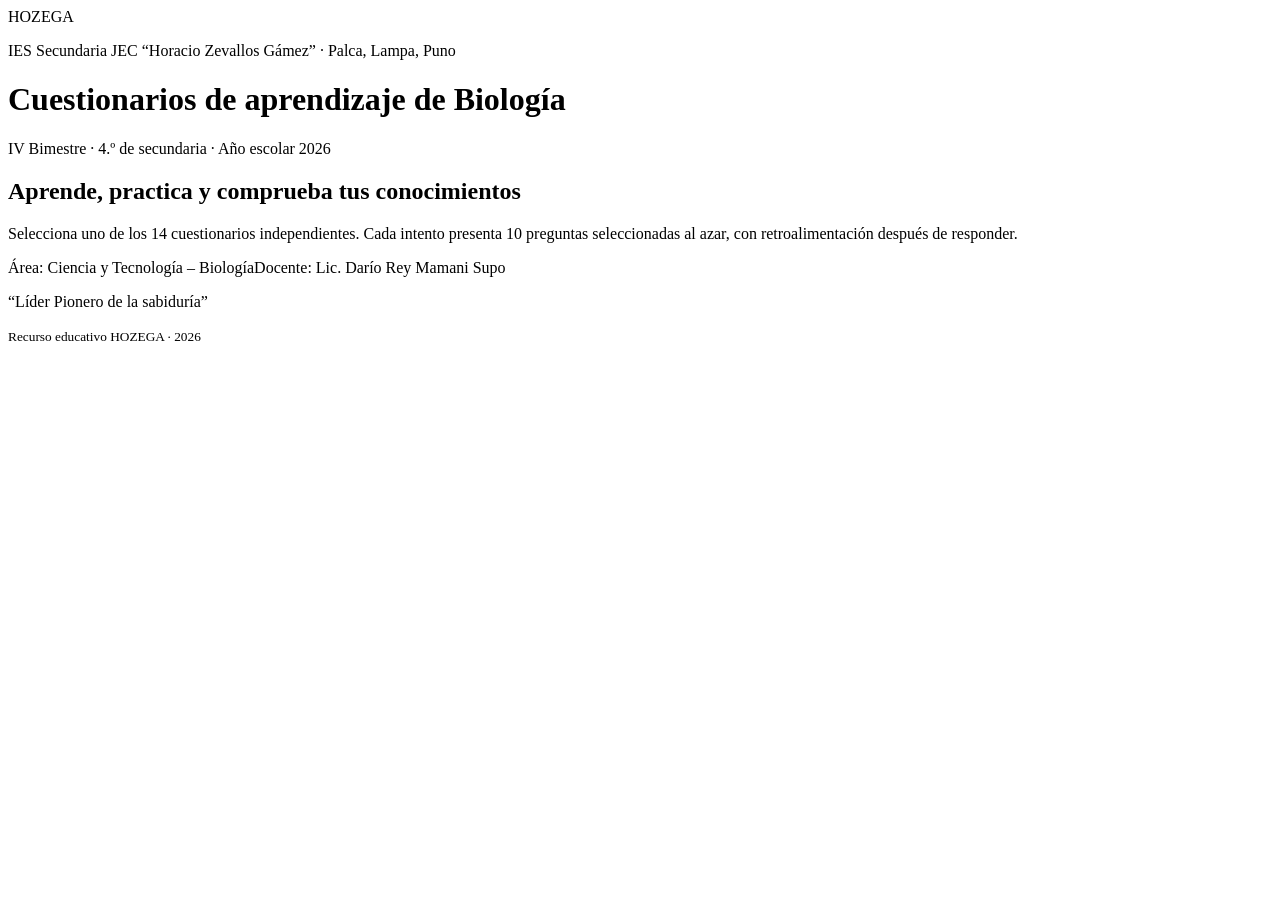
==== index.html @ deac3b56 "Add HOZEGA Biology quiz site foundation" ====
<!doctype html>
<html lang="es"><head><meta charset="utf-8"><meta name="viewport" content="width=device-width,initial-scale=1"><meta name="theme-color" content="#7f1d1d"><title>Cuestionarios de Biología | HOZEGA 2026</title><link rel="stylesheet" href="styles.css"></head>
<body><header class="hero"><div class="seal">HOZEGA</div><div><p class="eyebrow">IES Secundaria JEC “Horacio Zevallos Gámez” · Palca, Lampa, Puno</p><h1>Cuestionarios de aprendizaje de Biología</h1><p>IV Bimestre · 4.º de secundaria · Año escolar 2026</p></div></header>
<main id="app"><section class="intro"><h2>Aprende, practica y comprueba tus conocimientos</h2><p>Selecciona uno de los 14 cuestionarios independientes. Cada intento presenta 10 preguntas seleccionadas al azar, con retroalimentación después de responder.</p><div class="metadata"><span>Área: Ciencia y Tecnología – Biología</span><span>Docente: Lic. Darío Rey Mamani Supo</span></div></section><section id="quiz-list" class="topic-grid" aria-label="Lista de cuestionarios"></section><footer><p>“Líder Pionero de la sabiduría”</p><small>Recurso educativo HOZEGA · 2026</small></footer></main><script src="app.js"></script></body></html>
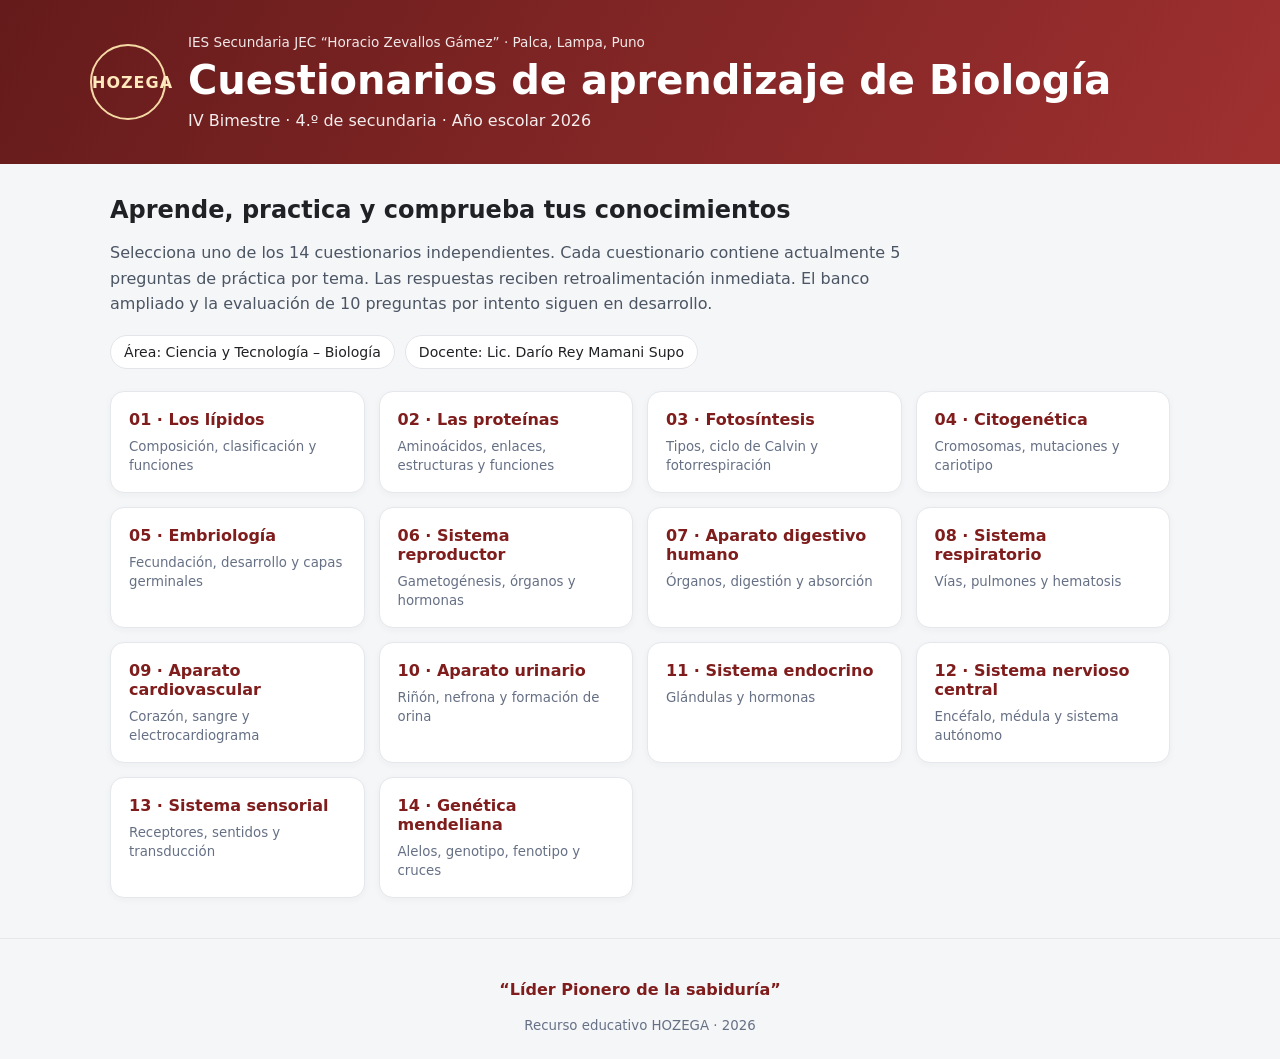
==== commit 5c197a6e: "Clarify current quiz bank size on homepage" ====
--- a/index.html
+++ b/index.html
@@ -1,4 +1,4 @@
 <!doctype html>
 <html lang="es"><head><meta charset="utf-8"><meta name="viewport" content="width=device-width,initial-scale=1"><meta name="theme-color" content="#7f1d1d"><title>Cuestionarios de Biología | HOZEGA 2026</title><link rel="stylesheet" href="styles.css"></head>
 <body><header class="hero"><div class="seal">HOZEGA</div><div><p class="eyebrow">IES Secundaria JEC “Horacio Zevallos Gámez” · Palca, Lampa, Puno</p><h1>Cuestionarios de aprendizaje de Biología</h1><p>IV Bimestre · 4.º de secundaria · Año escolar 2026</p></div></header>
-<main id="app"><section class="intro"><h2>Aprende, practica y comprueba tus conocimientos</h2><p>Selecciona uno de los 14 cuestionarios independientes. Cada intento presenta 10 preguntas seleccionadas al azar, con retroalimentación después de responder.</p><div class="metadata"><span>Área: Ciencia y Tecnología – Biología</span><span>Docente: Lic. Darío Rey Mamani Supo</span></div></section><section id="quiz-list" class="topic-grid" aria-label="Lista de cuestionarios"></section><footer><p>“Líder Pionero de la sabiduría”</p><small>Recurso educativo HOZEGA · 2026</small></footer></main><script src="app.js"></script></body></html>+<main id="app"><section class="intro"><h2>Aprende, practica y comprueba tus conocimientos</h2><p>Selecciona uno de los 14 cuestionarios independientes. Cada cuestionario contiene actualmente 5 preguntas de práctica por tema. Las respuestas reciben retroalimentación inmediata. El banco ampliado y la evaluación de 10 preguntas por intento siguen en desarrollo.</p><div class="metadata"><span>Área: Ciencia y Tecnología – Biología</span><span>Docente: Lic. Darío Rey Mamani Supo</span></div></section><section id="quiz-list" class="topic-grid" aria-label="Lista de cuestionarios"></section><footer><p>“Líder Pionero de la sabiduría”</p><small>Recurso educativo HOZEGA · 2026</small></footer></main><script src="app.js"></script></body></html>
--- a/styles.css
+++ b/styles.css
@@ -0,0 +1 @@
+:root{font-family:system-ui,-apple-system,Segoe UI,Roboto,sans-serif;color:#202124;background:#f5f6f8;font-synthesis:none}*{box-sizing:border-box}body{margin:0}.hero{display:flex;gap:22px;align-items:center;padding:34px max(22px,calc((100% - 1100px)/2));background:linear-gradient(120deg,#651b1b,#9f3030);color:#fff}.seal{width:76px;height:76px;flex:none;border:2px solid #f5d9a5;border-radius:50%;display:grid;place-items:center;font-weight:900;letter-spacing:1px;color:#ffe9bd}.eyebrow{font-size:.85rem;opacity:.9;margin:0 0 8px}.hero h1{font-size:clamp(1.6rem,4vw,2.5rem);line-height:1.1;margin:0 0 9px}.hero p:last-child{margin:0;opacity:.92}.intro{max-width:1100px;margin:32px auto 22px;padding:0 20px}.intro h2{margin-bottom:8px}.intro p{color:#4b5563;max-width:800px;line-height:1.6}.metadata{display:flex;gap:10px;flex-wrap:wrap;margin-top:18px}.metadata span{background:#fff;border:1px solid #e2e5e9;border-radius:30px;padding:8px 13px;font-size:.88rem}.topic-grid{max-width:1100px;margin:0 auto;padding:0 20px 40px;display:grid;grid-template-columns:repeat(auto-fit,minmax(245px,1fr));gap:14px}.topic{background:#fff;border:1px solid #e4e7eb;border-radius:14px;padding:18px;text-decoration:none;color:inherit;box-shadow:0 2px 7px #1f29370a;transition:.15s}.topic:hover{transform:translateY(-2px);border-color:#b65b5b;box-shadow:0 7px 18px #1f293710}.topic b{display:block;color:#7f1d1d;margin-bottom:7px}.topic small{color:#667085}.quiz-wrap{max-width:820px;margin:30px auto;padding:0 18px 40px}.panel{background:white;border:1px solid #e2e5e9;border-radius:16px;padding:clamp(18px,4vw,30px);box-shadow:0 4px 20px #1118270b}.back{color:#8b2424;text-decoration:none;font-weight:650}.student{display:grid;grid-template-columns:2fr 1fr 1fr;gap:10px;margin:18px 0}.student label{font-size:.85rem;color:#475467}.student input{display:block;width:100%;padding:11px;border:1px solid #cfd4dc;border-radius:8px;margin-top:5px;font:inherit}.progress{height:8px;background:#eceff2;border-radius:8px;overflow:hidden;margin:18px 0}.progress span{display:block;height:100%;background:#9f3030;width:0}.muted{color:#667085;font-size:.92rem}.question{font-size:1.22rem;line-height:1.45;margin:20px 0}.answers{display:grid;gap:10px}.answer{display:flex;gap:10px;align-items:flex-start;padding:13px;border:1px solid #d9dee5;border-radius:10px;cursor:pointer}.answer:has(input:checked){border-color:#9f3030;background:#fff7f7}.answer input{margin-top:4px;accent-color:#8b2424}.btn{border:0;border-radius:9px;background:#8b2424;color:white;font:inherit;font-weight:650;padding:12px 18px;cursor:pointer;margin-top:18px}.btn:disabled{opacity:.45;cursor:not-allowed}.feedback{margin-top:18px;padding:15px;border-radius:10px;background:#f4f6f8;line-height:1.55}.good{border-left:4px solid #16834b}.bad{border-left:4px solid #b54708}.result{text-align:center}.score{font-size:2.6rem;font-weight:800;color:#7f1d1d}footer{text-align:center;color:#667085;padding:25px;border-top:1px solid #e5e7eb}footer p{font-weight:700;color:#7f1d1d}@media(max-width:620px){.hero{align-items:flex-start;padding:24px 18px}.seal{width:58px;height:58px;font-size:.85rem}.student{grid-template-columns:1fr}.topic-grid{grid-template-columns:1fr}}@media print{.btn,.back{display:none}.hero{background:#fff;color:#111;border-bottom:2px solid #8b2424}.panel{box-shadow:none}}
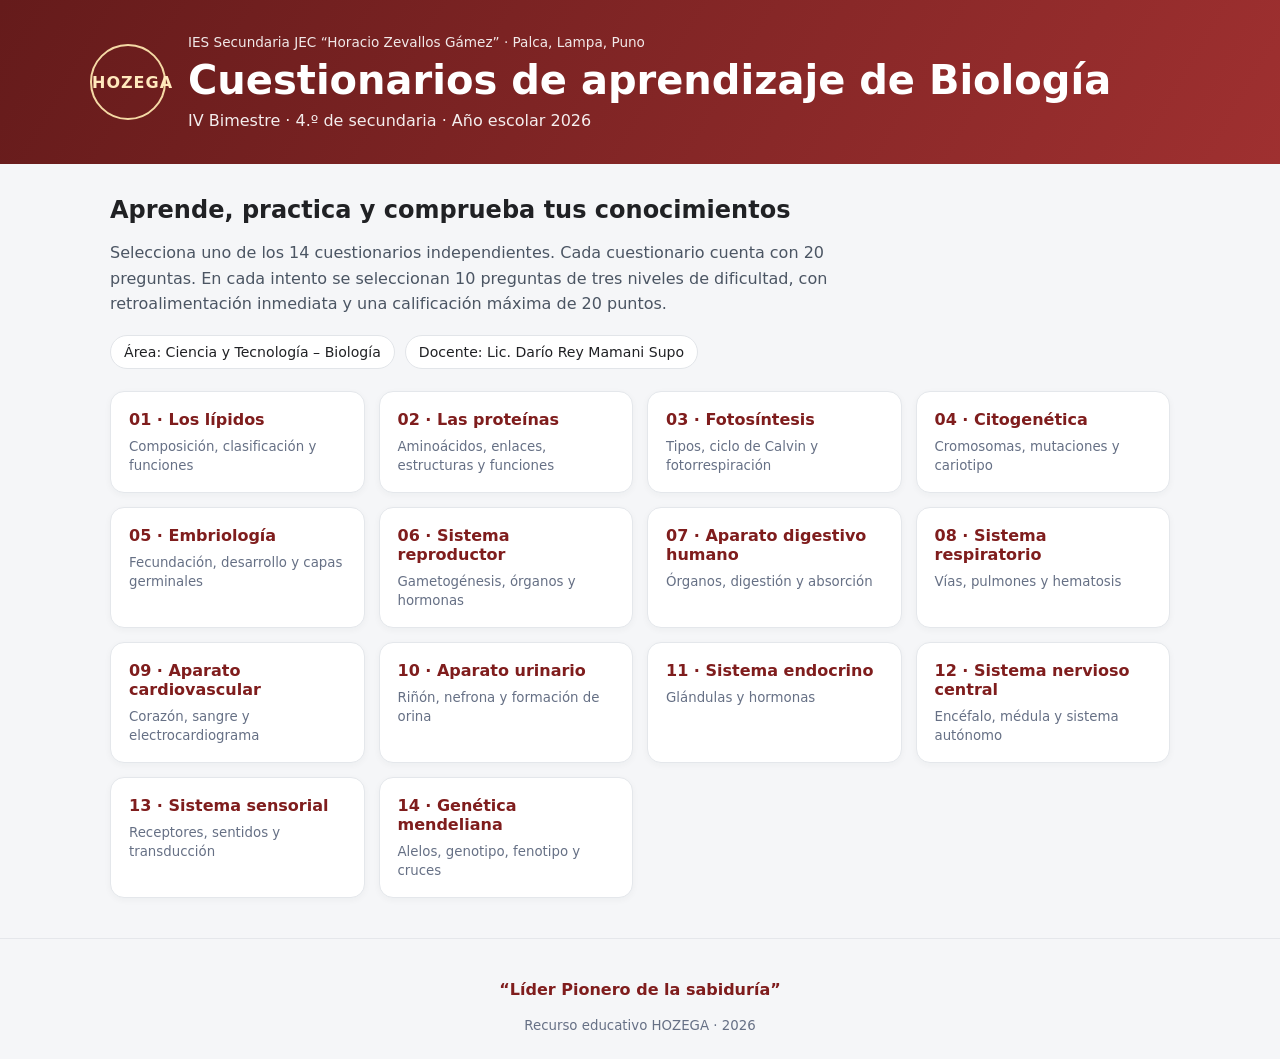
==== commit 893273cf: "Update homepage to describe expanded 20-question banks" ====
--- a/index.html
+++ b/index.html
@@ -1,4 +1,4 @@
 <!doctype html>
 <html lang="es"><head><meta charset="utf-8"><meta name="viewport" content="width=device-width,initial-scale=1"><meta name="theme-color" content="#7f1d1d"><title>Cuestionarios de Biología | HOZEGA 2026</title><link rel="stylesheet" href="styles.css"></head>
 <body><header class="hero"><div class="seal">HOZEGA</div><div><p class="eyebrow">IES Secundaria JEC “Horacio Zevallos Gámez” · Palca, Lampa, Puno</p><h1>Cuestionarios de aprendizaje de Biología</h1><p>IV Bimestre · 4.º de secundaria · Año escolar 2026</p></div></header>
-<main id="app"><section class="intro"><h2>Aprende, practica y comprueba tus conocimientos</h2><p>Selecciona uno de los 14 cuestionarios independientes. Cada cuestionario contiene actualmente 5 preguntas de práctica por tema. Las respuestas reciben retroalimentación inmediata. El banco ampliado y la evaluación de 10 preguntas por intento siguen en desarrollo.</p><div class="metadata"><span>Área: Ciencia y Tecnología – Biología</span><span>Docente: Lic. Darío Rey Mamani Supo</span></div></section><section id="quiz-list" class="topic-grid" aria-label="Lista de cuestionarios"></section><footer><p>“Líder Pionero de la sabiduría”</p><small>Recurso educativo HOZEGA · 2026</small></footer></main><script src="app.js"></script></body></html>+<main id="app"><section class="intro"><h2>Aprende, practica y comprueba tus conocimientos</h2><p>Selecciona uno de los 14 cuestionarios independientes. Cada cuestionario cuenta con 20 preguntas. En cada intento se seleccionan 10 preguntas de tres niveles de dificultad, con retroalimentación inmediata y una calificación máxima de 20 puntos.</p><div class="metadata"><span>Área: Ciencia y Tecnología – Biología</span><span>Docente: Lic. Darío Rey Mamani Supo</span></div></section><section id="quiz-list" class="topic-grid" aria-label="Lista de cuestionarios"></section><footer><p>“Líder Pionero de la sabiduría”</p><small>Recurso educativo HOZEGA · 2026</small></footer></main><script src="app.js"></script></body></html>
